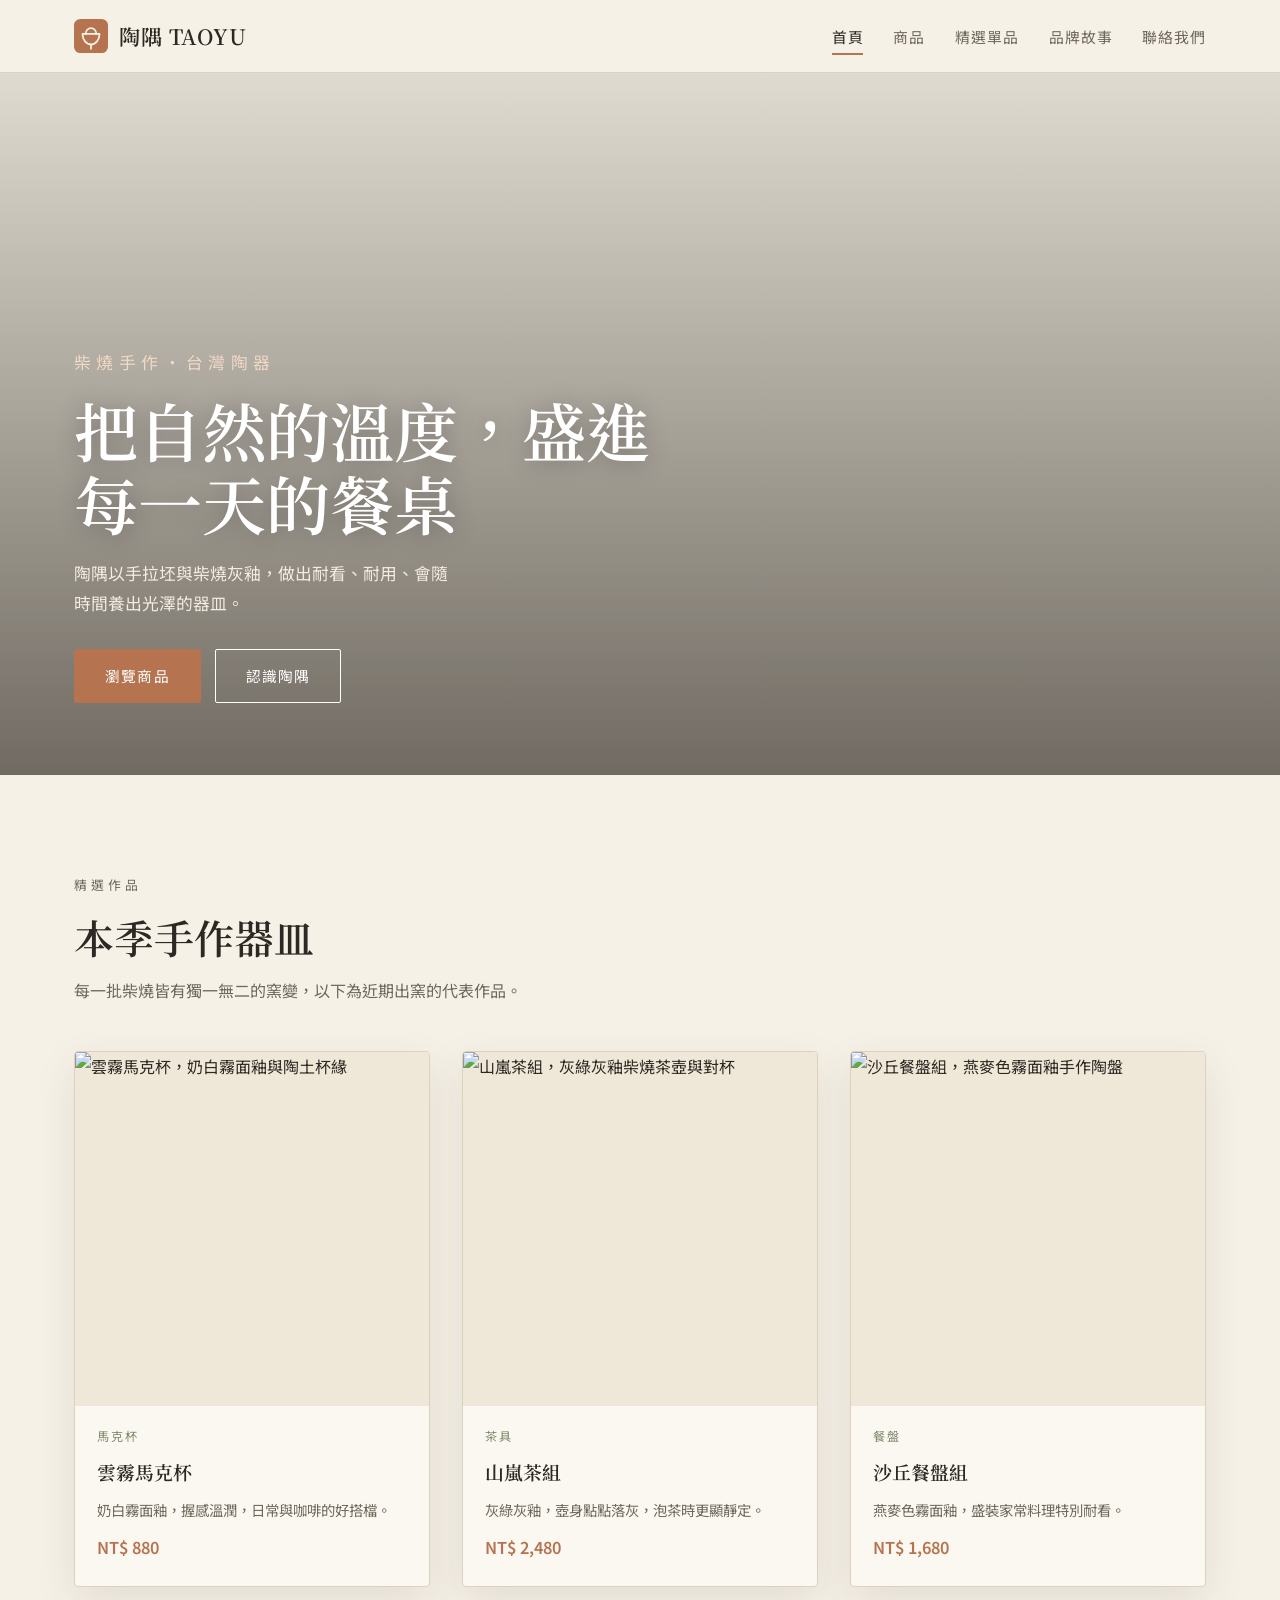
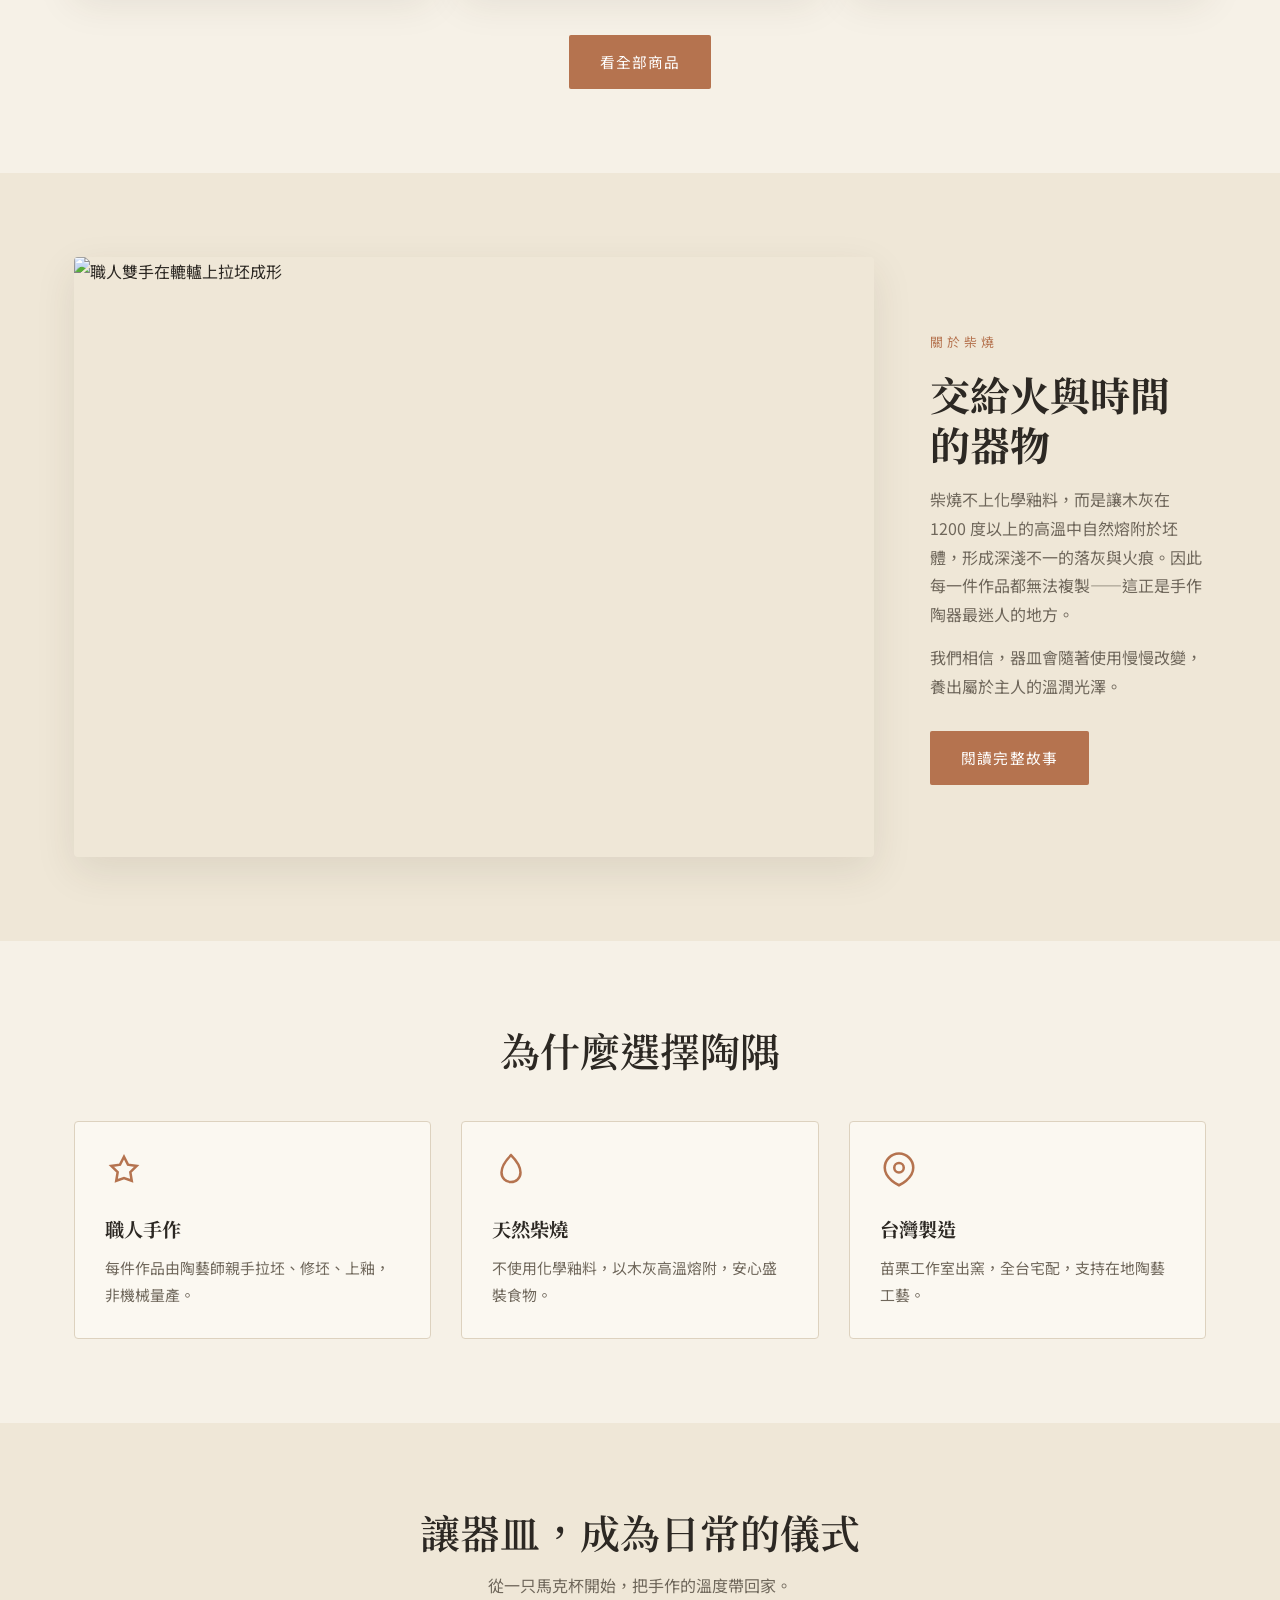
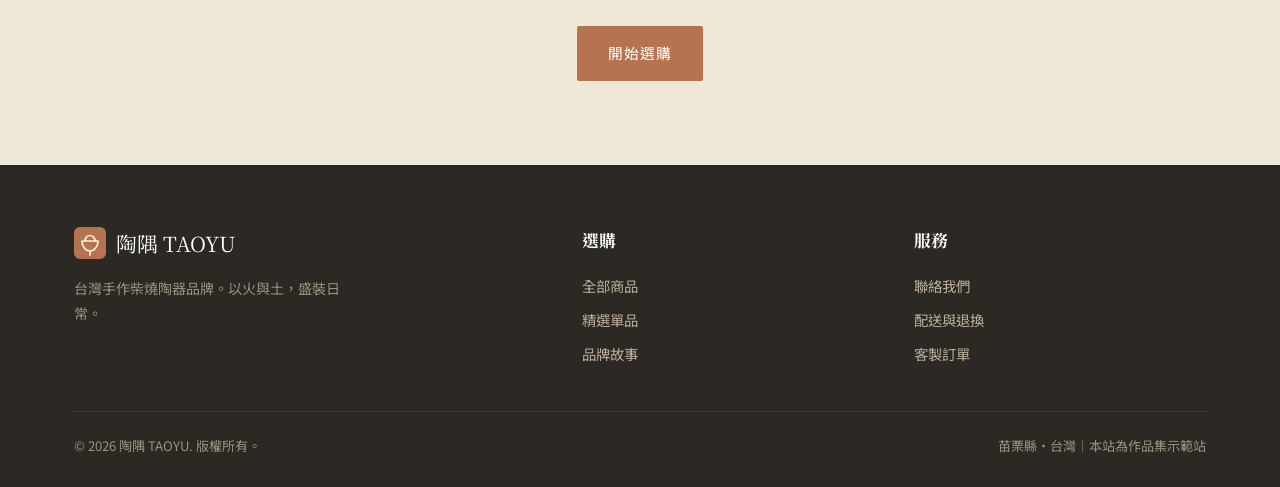
==== index.html @ e01b480c "Initial: 陶隅 TAOYU 手作陶器電商示範站（多頁 + SEO）" ====
<!DOCTYPE html>
<html lang="zh-Hant">
<head>
<meta charset="UTF-8">
<meta name="viewport" content="width=device-width, initial-scale=1.0">
<title>陶隅 TAOYU｜手作柴燒陶器・日常餐瓷品牌</title>
<meta name="description" content="陶隅 TAOYU 是台灣手作陶器品牌，以柴燒與灰釉打造馬克杯、茶具與餐瓷。每件作品由職人手拉坯成形，將自然的溫度帶入日常餐桌。">
<meta name="keywords" content="手作陶器,柴燒,陶瓷餐具,馬克杯,手拉坯,茶具,台灣陶藝,日常餐瓷,陶隅,TAOYU">
<link rel="canonical" href="https://izzo24.github.io/taoyu-ceramics/">
<meta property="og:type" content="website">
<meta property="og:title" content="陶隅 TAOYU｜手作柴燒陶器・日常餐瓷品牌">
<meta property="og:description" content="以柴燒與灰釉打造的手作陶器，將自然的溫度帶入日常餐桌。">
<meta property="og:url" content="https://izzo24.github.io/taoyu-ceramics/">
<meta property="og:image" content="https://izzo24.github.io/taoyu-ceramics/images/hero.webp">
<meta property="og:locale" content="zh_TW">
<meta name="twitter:card" content="summary_large_image">
<link rel="icon" href="./favicon.svg" type="image/svg+xml">
<link rel="preconnect" href="https://fonts.googleapis.com">
<link rel="preconnect" href="https://fonts.gstatic.com" crossorigin>
<link href="https://fonts.googleapis.com/css2?family=Noto+Sans+TC:wght@300;400;500;700&family=Noto+Serif+TC:wght@500;600;700&display=swap" rel="stylesheet">
<link rel="stylesheet" href="./style.css">
<script type="application/ld+json">
{
  "@context":"https://schema.org",
  "@type":"Organization",
  "name":"陶隅 TAOYU",
  "url":"https://izzo24.github.io/taoyu-ceramics/",
  "logo":"https://izzo24.github.io/taoyu-ceramics/favicon.svg",
  "description":"台灣手作陶器品牌，以柴燒與灰釉打造日常餐瓷。",
  "sameAs":[]
}
</script>
<script type="application/ld+json">
{
  "@context":"https://schema.org",
  "@type":"WebSite",
  "name":"陶隅 TAOYU",
  "url":"https://izzo24.github.io/taoyu-ceramics/"
}
</script>
</head>
<body>
<!--NAV-->
<nav class="site-nav">
  <div class="nav-inner">
    <a class="brand" href="./index.html" aria-label="陶隅 TAOYU 首頁">
      <svg viewBox="0 0 64 64" aria-hidden="true"><rect width="64" height="64" rx="12" fill="#b5734f"/><path d="M16 28h32c0 11-7.2 20-16 20s-16-9-16-20z" fill="none" stroke="#f6f1e7" stroke-width="3.4" stroke-linejoin="round"/><path d="M22 28c0-6 4.5-11 10-11s10 5 10 11" fill="none" stroke="#f6f1e7" stroke-width="3.4" stroke-linecap="round"/><line x1="32" y1="50" x2="32" y2="56" stroke="#f6f1e7" stroke-width="3.4" stroke-linecap="round"/></svg>
      陶隅 TAOYU
    </a>
    <button class="nav-toggle" aria-label="開啟選單" aria-expanded="false"><span></span><span></span><span></span></button>
    <ul class="nav-links">
      <li><a href="./index.html" class="active">首頁</a></li>
      <li><a href="./shop.html">商品</a></li>
      <li><a href="./product.html">精選單品</a></li>
      <li><a href="./story.html">品牌故事</a></li>
      <li><a href="./contact.html">聯絡我們</a></li>
    </ul>
  </div>
</nav>
<!--/NAV-->

<header class="hero" style="background-image:url('./images/hero.webp')">
  <div class="hero-inner">
    <p class="eyebrow">柴燒手作・台灣陶器</p>
    <h1>把自然的溫度，盛進每一天的餐桌</h1>
    <p>陶隅以手拉坯與柴燒灰釉，做出耐看、耐用、會隨時間養出光澤的器皿。</p>
    <div class="btn-row">
      <a href="./shop.html" class="btn btn-solid">瀏覽商品</a>
      <a href="./story.html" class="btn btn-ghost">認識陶隅</a>
    </div>
  </div>
</header>

<main>
<section>
  <div class="wrap">
    <div class="section-head">
      <p class="eyebrow">精選作品</p>
      <h2>本季手作器皿</h2>
      <p>每一批柴燒皆有獨一無二的窯變，以下為近期出窯的代表作品。</p>
    </div>
    <div class="grid cols-3">
      <a class="card" href="./product.html">
        <div class="ph"><img src="./images/product-mug.webp" alt="雲霧馬克杯，奶白霧面釉與陶土杯緣" width="600" height="600"></div>
        <div class="card-body">
          <p class="cat">馬克杯</p>
          <h3>雲霧馬克杯</h3>
          <p class="desc">奶白霧面釉，握感溫潤，日常與咖啡的好搭檔。</p>
          <p class="price">NT$ 880</p>
        </div>
      </a>
      <a class="card" href="./shop.html">
        <div class="ph"><img src="./images/product-teapot.webp" alt="山嵐茶組，灰綠灰釉柴燒茶壺與對杯" width="600" height="600"></div>
        <div class="card-body">
          <p class="cat">茶具</p>
          <h3>山嵐茶組</h3>
          <p class="desc">灰綠灰釉，壺身點點落灰，泡茶時更顯靜定。</p>
          <p class="price">NT$ 2,480</p>
        </div>
      </a>
      <a class="card" href="./shop.html">
        <div class="ph"><img src="./images/product-plate.webp" alt="沙丘餐盤組，燕麥色霧面釉手作陶盤" width="600" height="600"></div>
        <div class="card-body">
          <p class="cat">餐盤</p>
          <h3>沙丘餐盤組</h3>
          <p class="desc">燕麥色霧面釉，盛裝家常料理特別耐看。</p>
          <p class="price">NT$ 1,680</p>
        </div>
      </a>
    </div>
    <div class="mt-cta"><a href="./shop.html" class="btn btn-solid">看全部商品</a></div>
  </div>
</section>

<section class="bg-alt">
  <div class="wrap split rev">
    <div class="txt">
      <p class="eyebrow">關於柴燒</p>
      <h2 style="font-family:var(--serif);font-size:clamp(1.7rem,3.6vw,2.5rem);line-height:1.25">交給火與時間的器物</h2>
      <p style="margin-top:16px;color:var(--muted)">柴燒不上化學釉料，而是讓木灰在 1200 度以上的高溫中自然熔附於坯體，形成深淺不一的落灰與火痕。因此每一件作品都無法複製——這正是手作陶器最迷人的地方。</p>
      <p style="margin-top:14px;color:var(--muted)">我們相信，器皿會隨著使用慢慢改變，養出屬於主人的溫潤光澤。</p>
      <div class="btn-row"><a href="./story.html" class="btn btn-solid">閱讀完整故事</a></div>
    </div>
    <img src="./images/story-hands.webp" alt="職人雙手在轆轤上拉坯成形" width="800" height="600">
  </div>
</section>

<section>
  <div class="wrap">
    <div class="section-head center" style="margin:0 auto 46px">
      <h2>為什麼選擇陶隅</h2>
    </div>
    <div class="values">
      <div class="value">
        <svg viewBox="0 0 24 24" fill="none" stroke="currentColor" stroke-width="1.6"><path d="M12 3l2.5 5 5.5.8-4 3.9.9 5.5L12 16.5 7.1 18.2l.9-5.5-4-3.9 5.5-.8z"/></svg>
        <h3>職人手作</h3>
        <p>每件作品由陶藝師親手拉坯、修坯、上釉，非機械量產。</p>
      </div>
      <div class="value">
        <svg viewBox="0 0 24 24" fill="none" stroke="currentColor" stroke-width="1.6"><path d="M12 2C8 6 6 9 6 13a6 6 0 0012 0c0-4-2-7-6-11z"/></svg>
        <h3>天然柴燒</h3>
        <p>不使用化學釉料，以木灰高溫熔附，安心盛裝食物。</p>
      </div>
      <div class="value">
        <svg viewBox="0 0 24 24" fill="none" stroke="currentColor" stroke-width="1.6"><path d="M21 10c0 7-9 11-9 11s-9-4-9-11a9 9 0 1118 0z"/><circle cx="12" cy="10" r="3"/></svg>
        <h3>台灣製造</h3>
        <p>苗栗工作室出窯，全台宅配，支持在地陶藝工藝。</p>
      </div>
    </div>
  </div>
</section>

<section class="bg-alt">
  <div class="wrap center">
    <div class="section-head" style="margin:0 auto 26px">
      <h2>讓器皿，成為日常的儀式</h2>
      <p>從一只馬克杯開始，把手作的溫度帶回家。</p>
    </div>
    <a href="./shop.html" class="btn btn-solid">開始選購</a>
  </div>
</section>
</main>

<!--FOOTER-->
<footer class="site-foot">
  <div class="wrap">
    <div class="foot-grid">
      <div>
        <div class="foot-brand">
          <svg viewBox="0 0 64 64" aria-hidden="true"><rect width="64" height="64" rx="12" fill="#b5734f"/><path d="M16 28h32c0 11-7.2 20-16 20s-16-9-16-20z" fill="none" stroke="#f6f1e7" stroke-width="3.4" stroke-linejoin="round"/><path d="M22 28c0-6 4.5-11 10-11s10 5 10 11" fill="none" stroke="#f6f1e7" stroke-width="3.4" stroke-linecap="round"/><line x1="32" y1="50" x2="32" y2="56" stroke="#f6f1e7" stroke-width="3.4" stroke-linecap="round"/></svg>
          陶隅 TAOYU
        </div>
        <p>台灣手作柴燒陶器品牌。以火與土，盛裝日常。</p>
      </div>
      <div>
        <h4>選購</h4>
        <a href="./shop.html">全部商品</a>
        <a href="./product.html">精選單品</a>
        <a href="./story.html">品牌故事</a>
      </div>
      <div>
        <h4>服務</h4>
        <a href="./contact.html">聯絡我們</a>
        <a href="./contact.html">配送與退換</a>
        <a href="./contact.html">客製訂單</a>
      </div>
    </div>
    <div class="foot-bottom">
      <span>© <span id="year">2026</span> 陶隅 TAOYU. 版權所有。</span>
      <span>苗栗縣・台灣｜本站為作品集示範站</span>
    </div>
  </div>
</footer>
<!--/FOOTER-->
<script src="./main.js"></script>
</body>
</html>
---- style.css ----
/* 陶隅 TAOYU — 自然有機 × 雜誌編輯 */
:root{
  --bg:#f6f1e7;
  --bg-alt:#efe7d7;
  --ink:#2c2823;
  --muted:#6f675b;
  --line:#ddd2bf;
  --clay:#b5734f;
  --clay-dark:#9a5e3d;
  --sage:#7f8a6b;
  --card:#fbf8f1;
  --shadow:0 14px 40px rgba(60,48,32,.10);
  --serif:"Noto Serif TC",Georgia,"Songti TC",serif;
  --sans:"Noto Sans TC","Helvetica Neue",Arial,sans-serif;
  --maxw:1180px;
}
*{box-sizing:border-box;margin:0;padding:0}
html{scroll-behavior:smooth}
body{
  font-family:var(--sans);color:var(--ink);background:var(--bg);
  line-height:1.8;font-size:16px;-webkit-font-smoothing:antialiased;
}
img{max-width:100%;display:block}
a{color:inherit;text-decoration:none}
.wrap{max-width:var(--maxw);margin:0 auto;padding:0 24px}

/* nav */
.site-nav{position:sticky;top:0;z-index:50;background:rgba(246,241,231,.92);
  backdrop-filter:blur(8px);border-bottom:1px solid var(--line)}
.nav-inner{display:flex;align-items:center;justify-content:space-between;
  height:72px;max-width:var(--maxw);margin:0 auto;padding:0 24px}
.brand{display:flex;align-items:center;gap:11px;font-family:var(--serif);
  font-size:1.32rem;font-weight:600;letter-spacing:.04em}
.brand svg{width:34px;height:34px;flex:none}
.nav-links{display:flex;gap:30px;list-style:none;align-items:center}
.nav-links a{font-size:.93rem;letter-spacing:.06em;color:var(--muted);
  padding:6px 0;border-bottom:2px solid transparent;transition:.2s}
.nav-links a:hover,.nav-links a.active{color:var(--ink);border-color:var(--clay)}
.nav-toggle{display:none;background:none;border:0;cursor:pointer;flex-direction:column;gap:5px}
.nav-toggle span{width:24px;height:2px;background:var(--ink);display:block}

/* hero */
.hero{position:relative;min-height:78vh;display:flex;align-items:flex-end;
  background-size:cover;background-position:center;color:#fff}
.hero::after{content:"";position:absolute;inset:0;
  background:linear-gradient(180deg,rgba(30,24,16,.10),rgba(30,24,16,.62))}
.hero-inner{position:relative;z-index:2;max-width:var(--maxw);margin:0 auto;
  padding:0 24px 72px;width:100%}
.eyebrow{font-size:.8rem;letter-spacing:.32em;text-transform:uppercase;
  color:var(--clay);margin-bottom:16px}
.hero .eyebrow{color:#f0d9c5}
.hero h1{font-family:var(--serif);font-weight:600;font-size:clamp(2.3rem,6vw,4rem);
  line-height:1.15;max-width:16ch;text-shadow:0 2px 24px rgba(0,0,0,.3)}
.hero p{margin-top:18px;max-width:42ch;font-size:1.05rem;color:#f3ece0}

/* buttons */
.btn{display:inline-block;font-size:.92rem;letter-spacing:.08em;
  padding:13px 30px;border-radius:2px;transition:.2s;cursor:pointer;border:1px solid transparent}
.btn-solid{background:var(--clay);color:#fff}
.btn-solid:hover{background:var(--clay-dark)}
.btn-ghost{border-color:currentColor}
.btn-ghost:hover{background:rgba(255,255,255,.12)}
.btn-row{margin-top:30px;display:flex;gap:14px;flex-wrap:wrap}

/* sections */
section{padding:84px 0}
.section-head{max-width:640px;margin-bottom:46px}
.section-head h2{font-family:var(--serif);font-weight:600;
  font-size:clamp(1.7rem,3.6vw,2.5rem);line-height:1.25}
.section-head p{margin-top:14px;color:var(--muted)}
.bg-alt{background:var(--bg-alt)}

/* product grid */
.grid{display:grid;gap:32px}
.cols-3{grid-template-columns:repeat(3,1fr)}
.cols-2{grid-template-columns:repeat(2,1fr)}
.card{background:var(--card);border:1px solid var(--line);border-radius:4px;
  overflow:hidden;transition:.25s;box-shadow:var(--shadow)}
.card:hover{transform:translateY(-4px)}
.card .ph{aspect-ratio:1/1;background:var(--bg-alt);overflow:hidden}
.card .ph img{width:100%;height:100%;object-fit:cover;transition:.4s}
.card:hover .ph img{transform:scale(1.04)}
.card-body{padding:20px 22px 24px}
.card-body h3{font-family:var(--serif);font-size:1.18rem;font-weight:600}
.card-body .cat{font-size:.76rem;letter-spacing:.16em;text-transform:uppercase;
  color:var(--sage);margin-bottom:7px}
.card-body .price{margin-top:10px;color:var(--clay);font-weight:600;font-size:1.02rem}
.card-body .desc{margin-top:8px;font-size:.9rem;color:var(--muted)}

/* feature split */
.split{display:grid;grid-template-columns:1fr 1fr;gap:56px;align-items:center}
.split img{border-radius:4px;box-shadow:var(--shadow)}
.split.rev .txt{order:2}

/* values */
.values{display:grid;grid-template-columns:repeat(3,1fr);gap:30px}
.value{padding:30px;background:var(--card);border:1px solid var(--line);border-radius:4px}
.value svg{width:38px;height:38px;color:var(--clay);margin-bottom:14px}
.value h3{font-family:var(--serif);font-size:1.2rem;margin-bottom:8px}
.value p{color:var(--muted);font-size:.93rem}

/* product detail */
.pd{display:grid;grid-template-columns:1.05fr .95fr;gap:54px;align-items:start}
.pd .gallery img{border-radius:4px;box-shadow:var(--shadow)}
.pd .thumbs{display:flex;gap:12px;margin-top:14px}
.pd .thumbs img{width:84px;height:84px;object-fit:cover;border-radius:3px;
  border:1px solid var(--line);cursor:pointer}
.pd h1{font-family:var(--serif);font-size:2.2rem;font-weight:600;margin:6px 0 10px}
.pd .price{font-size:1.5rem;color:var(--clay);font-weight:600;margin:14px 0}
.pd ul{margin:18px 0 0 18px;color:var(--muted)}
.pd ul li{margin-bottom:6px}
.spec{margin-top:28px;border-top:1px solid var(--line);padding-top:22px}
.spec dl{display:grid;grid-template-columns:120px 1fr;row-gap:10px;font-size:.93rem}
.spec dt{color:var(--muted)}

/* article / story */
.prose{max-width:720px;margin:0 auto}
.prose p{margin-bottom:20px}
.prose h2{font-family:var(--serif);font-size:1.6rem;margin:40px 0 14px}
.prose figure{margin:36px 0}
.prose figure img{border-radius:4px;box-shadow:var(--shadow)}
.prose figcaption{font-size:.84rem;color:var(--muted);margin-top:8px;text-align:center}
.lead{font-size:1.18rem;color:var(--ink)}

/* contact */
.contact-grid{display:grid;grid-template-columns:1fr 1fr;gap:48px}
.info-row{display:flex;gap:14px;margin-bottom:22px}
.info-row svg{width:22px;height:22px;color:var(--clay);flex:none;margin-top:4px}
.info-row b{display:block;font-family:var(--serif)}
.info-row span{color:var(--muted);font-size:.93rem}
.form-field{margin-bottom:18px}
.form-field label{display:block;font-size:.86rem;margin-bottom:6px;color:var(--muted)}
.form-field input,.form-field textarea{width:100%;padding:12px 14px;border:1px solid var(--line);
  border-radius:3px;background:var(--card);font-family:inherit;font-size:.95rem;color:var(--ink)}
.form-field textarea{min-height:120px;resize:vertical}
.note{font-size:.82rem;color:var(--muted);margin-top:10px}

/* breadcrumb */
.crumb{font-size:.84rem;color:var(--muted);padding:22px 0 0}
.crumb a:hover{color:var(--clay)}

/* page header */
.page-head{background:var(--bg-alt);padding:64px 0;border-bottom:1px solid var(--line)}
.page-head h1{font-family:var(--serif);font-size:clamp(2rem,4.4vw,2.9rem);font-weight:600}
.page-head p{margin-top:12px;color:var(--muted);max-width:54ch}

/* footer */
.site-foot{background:#2c2823;color:#d9cfbf;padding:60px 0 30px;margin-top:0}
.foot-grid{display:grid;grid-template-columns:1.6fr 1fr 1fr;gap:40px;margin-bottom:40px}
.foot-grid h4{font-family:var(--serif);color:#fff;margin-bottom:14px;font-size:1.05rem}
.foot-grid a{display:block;color:#bcae9a;font-size:.9rem;padding:4px 0}
.foot-grid a:hover{color:#fff}
.foot-brand{display:flex;align-items:center;gap:10px;font-family:var(--serif);
  font-size:1.3rem;color:#fff;margin-bottom:14px}
.foot-brand svg{width:32px;height:32px}
.foot-grid p{font-size:.88rem;color:#9d9180;max-width:34ch}
.foot-bottom{border-top:1px solid #423b32;padding-top:22px;display:flex;
  justify-content:space-between;flex-wrap:wrap;gap:10px;font-size:.82rem;color:#9d9180}

/* utility */
.center{text-align:center}
.mt-cta{margin-top:48px;text-align:center}

@media(max-width:860px){
  .nav-links{position:fixed;inset:72px 0 auto 0;background:var(--bg);
    flex-direction:column;gap:0;padding:10px 24px 22px;border-bottom:1px solid var(--line);
    transform:translateY(-130%);transition:.3s;box-shadow:var(--shadow)}
  .nav-links.open{transform:translateY(0)}
  .nav-links a{padding:13px 0;width:100%;border-bottom:1px solid var(--line)}
  .nav-toggle{display:flex}
  .cols-3,.cols-2,.values,.split,.pd,.contact-grid{grid-template-columns:1fr;gap:30px}
  .split.rev .txt{order:0}
  .foot-grid{grid-template-columns:1fr 1fr}
  section{padding:60px 0}
}
@media(max-width:520px){.foot-grid{grid-template-columns:1fr}}
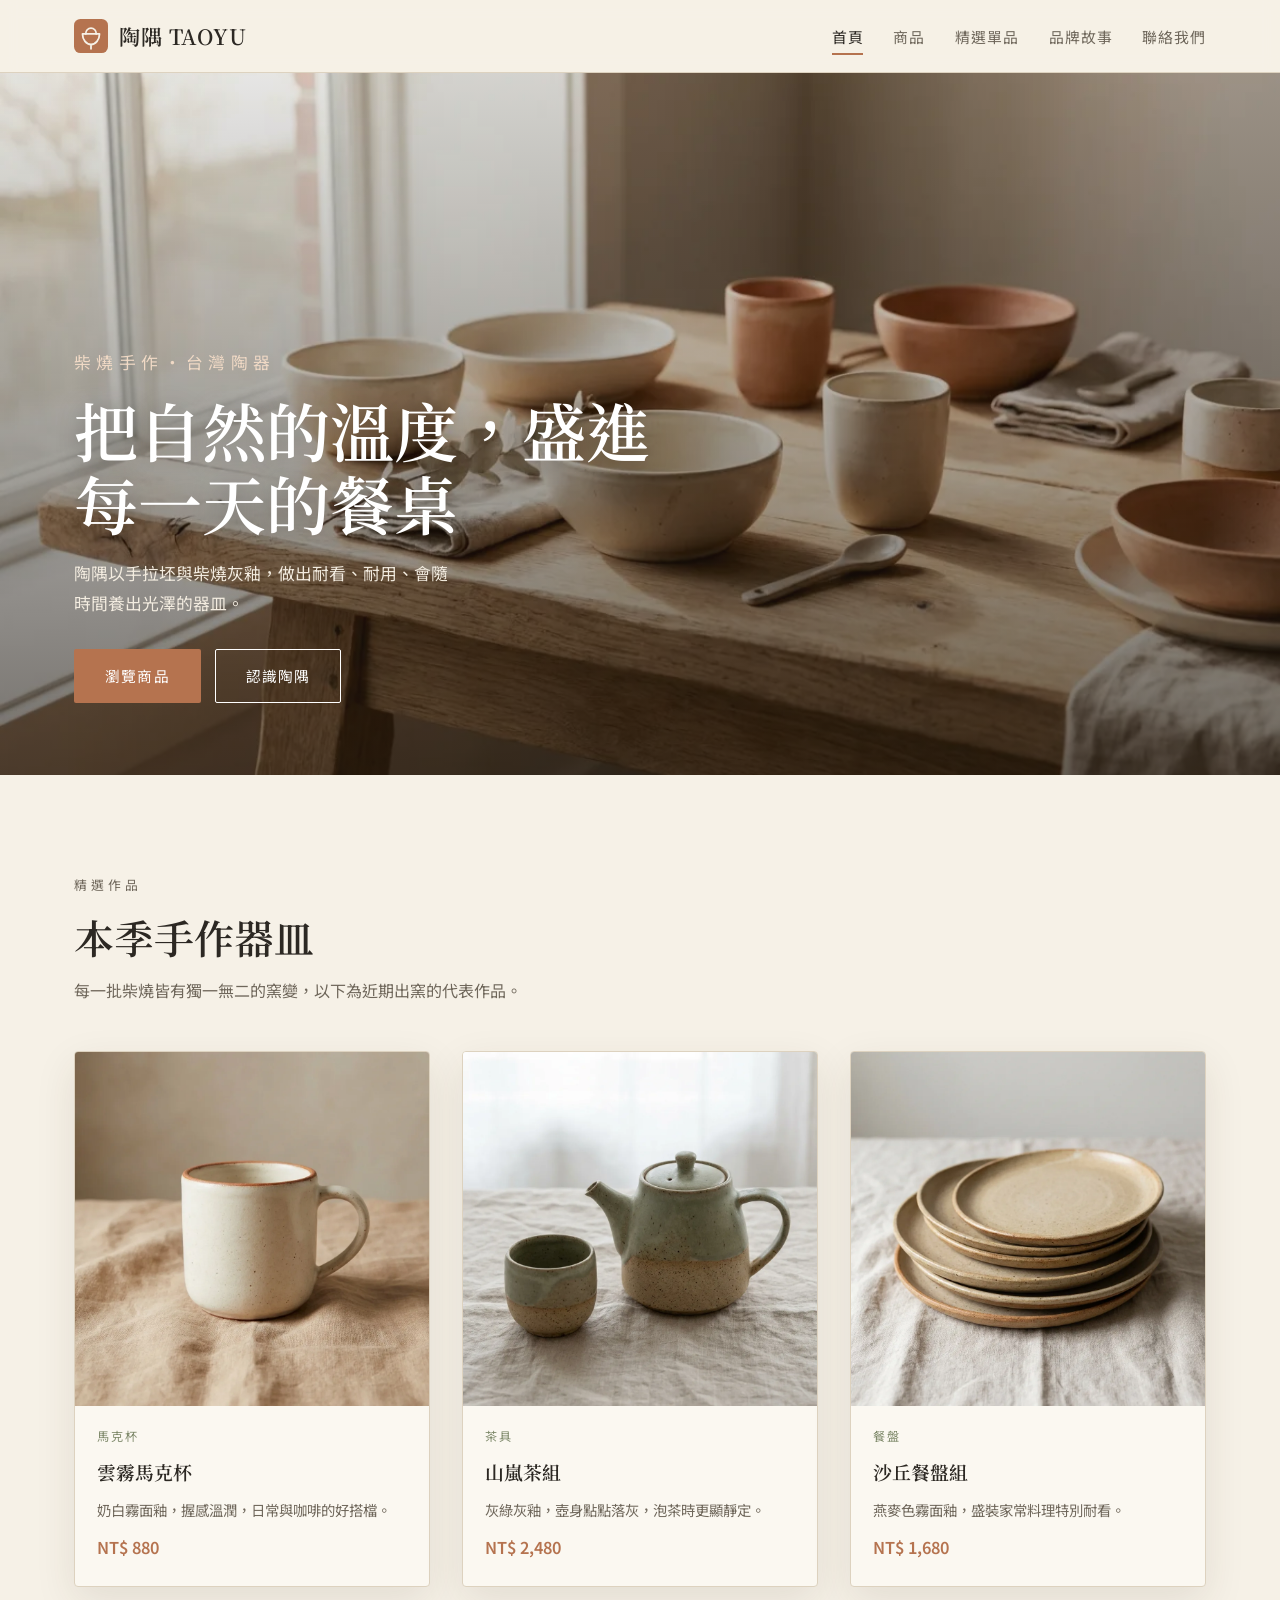
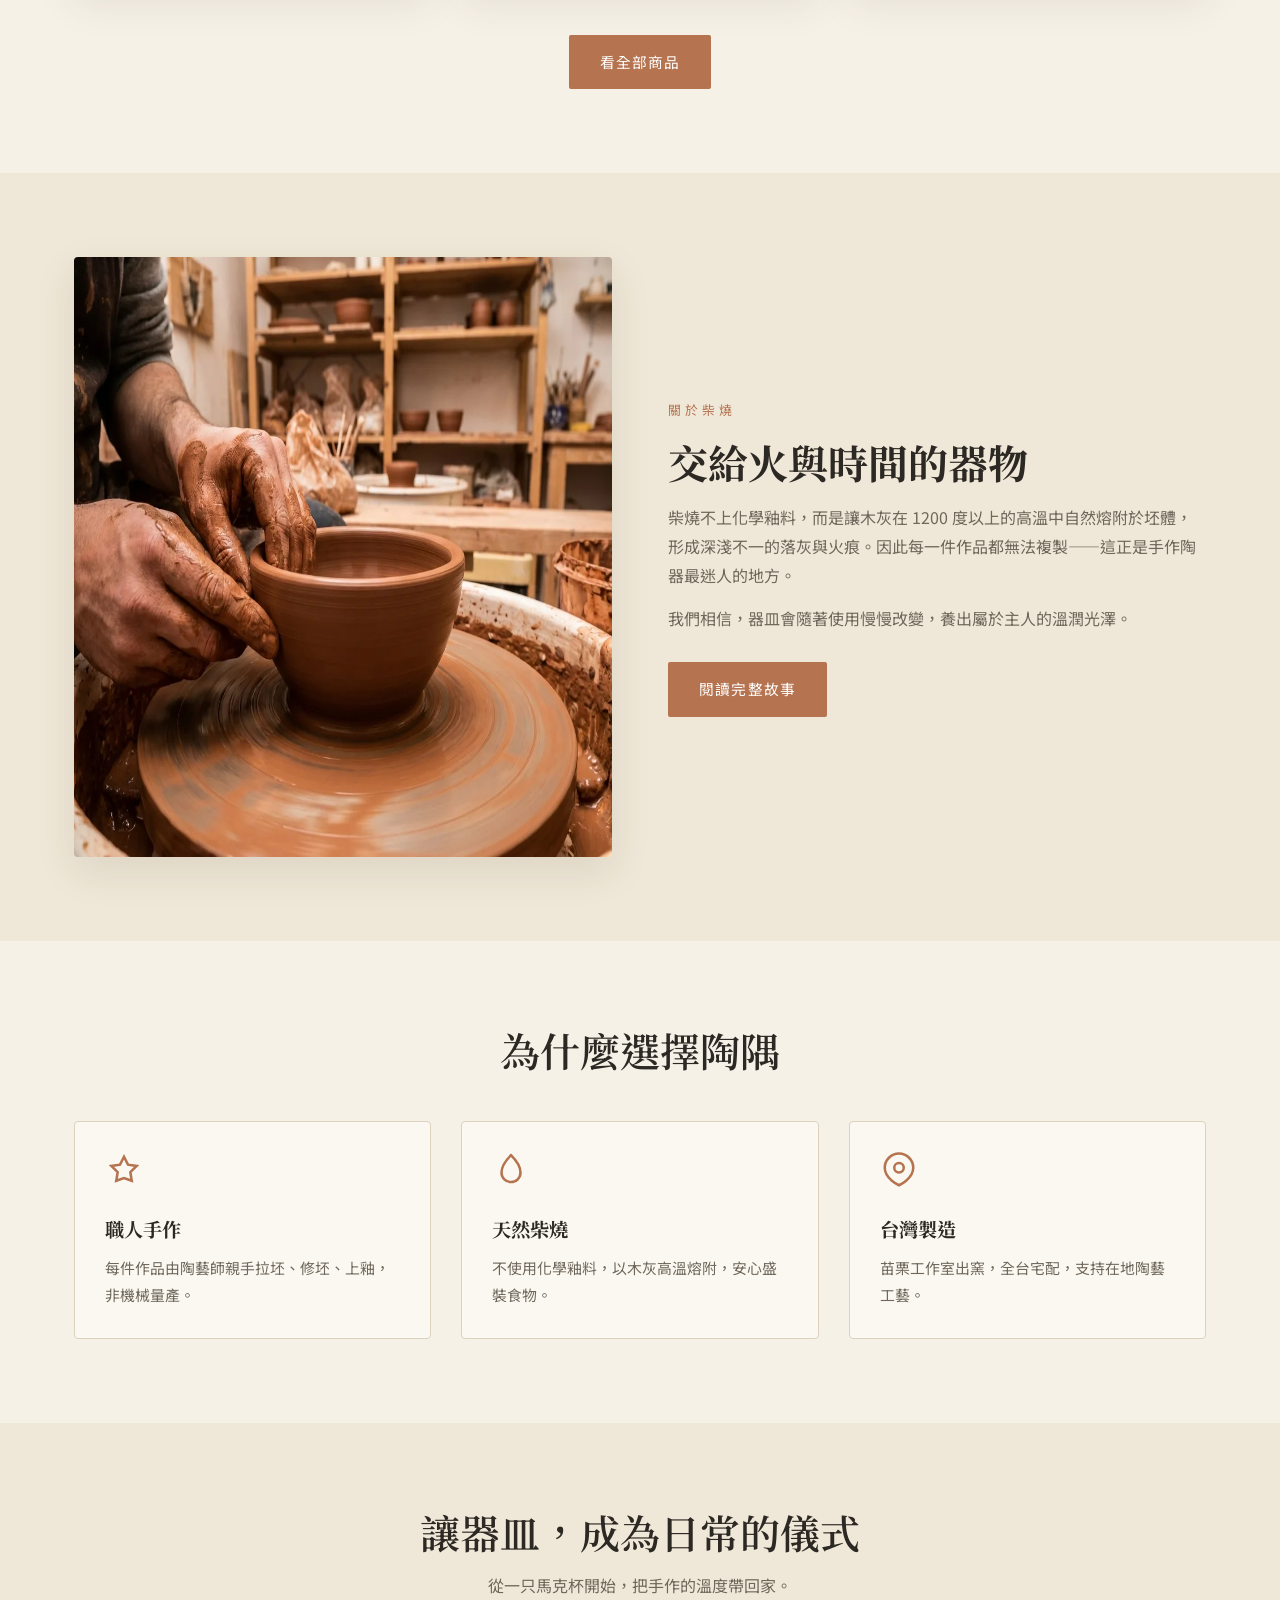
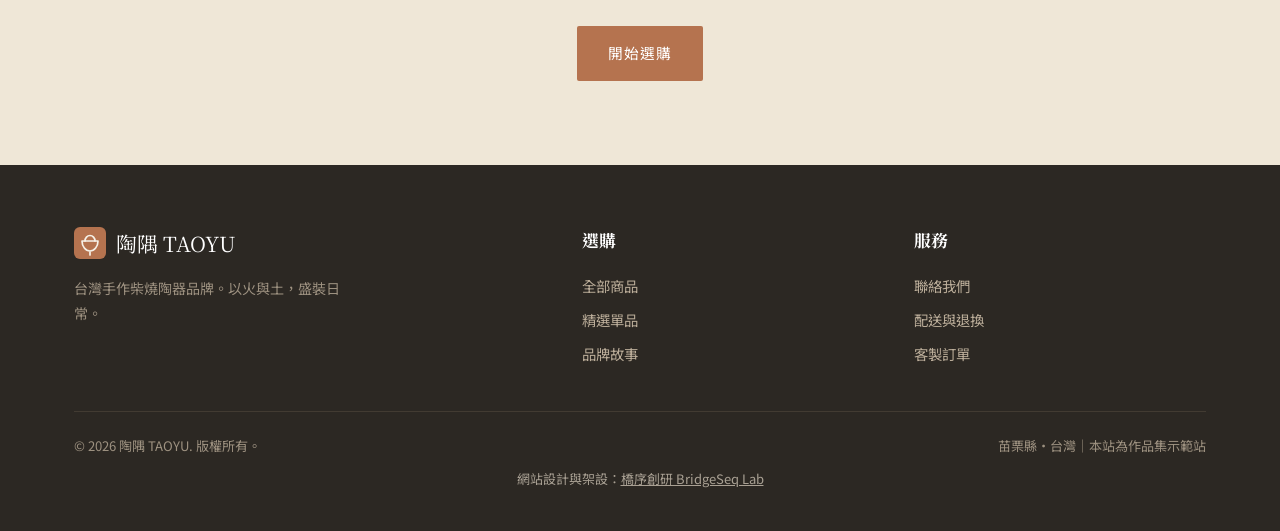
==== commit 35cfd501: "footer:加入橋序創研製作宣告與連結" ====
--- a/index.html
+++ b/index.html
@@ -190,6 +190,7 @@
       <span>苗栗縣・台灣｜本站為作品集示範站</span>
     </div>
   </div>
+  <div class="bsl-credit" style="text-align:center;padding:10px 16px;font-size:13px;opacity:0.72;">網站設計與架設：<a href="https://bridgeseqlab.com" target="_blank" rel="noopener" style="color:inherit;text-decoration:underline;">橋序創研 BridgeSeq Lab</a></div>
 </footer>
 <!--/FOOTER-->
 <script src="./main.js"></script>
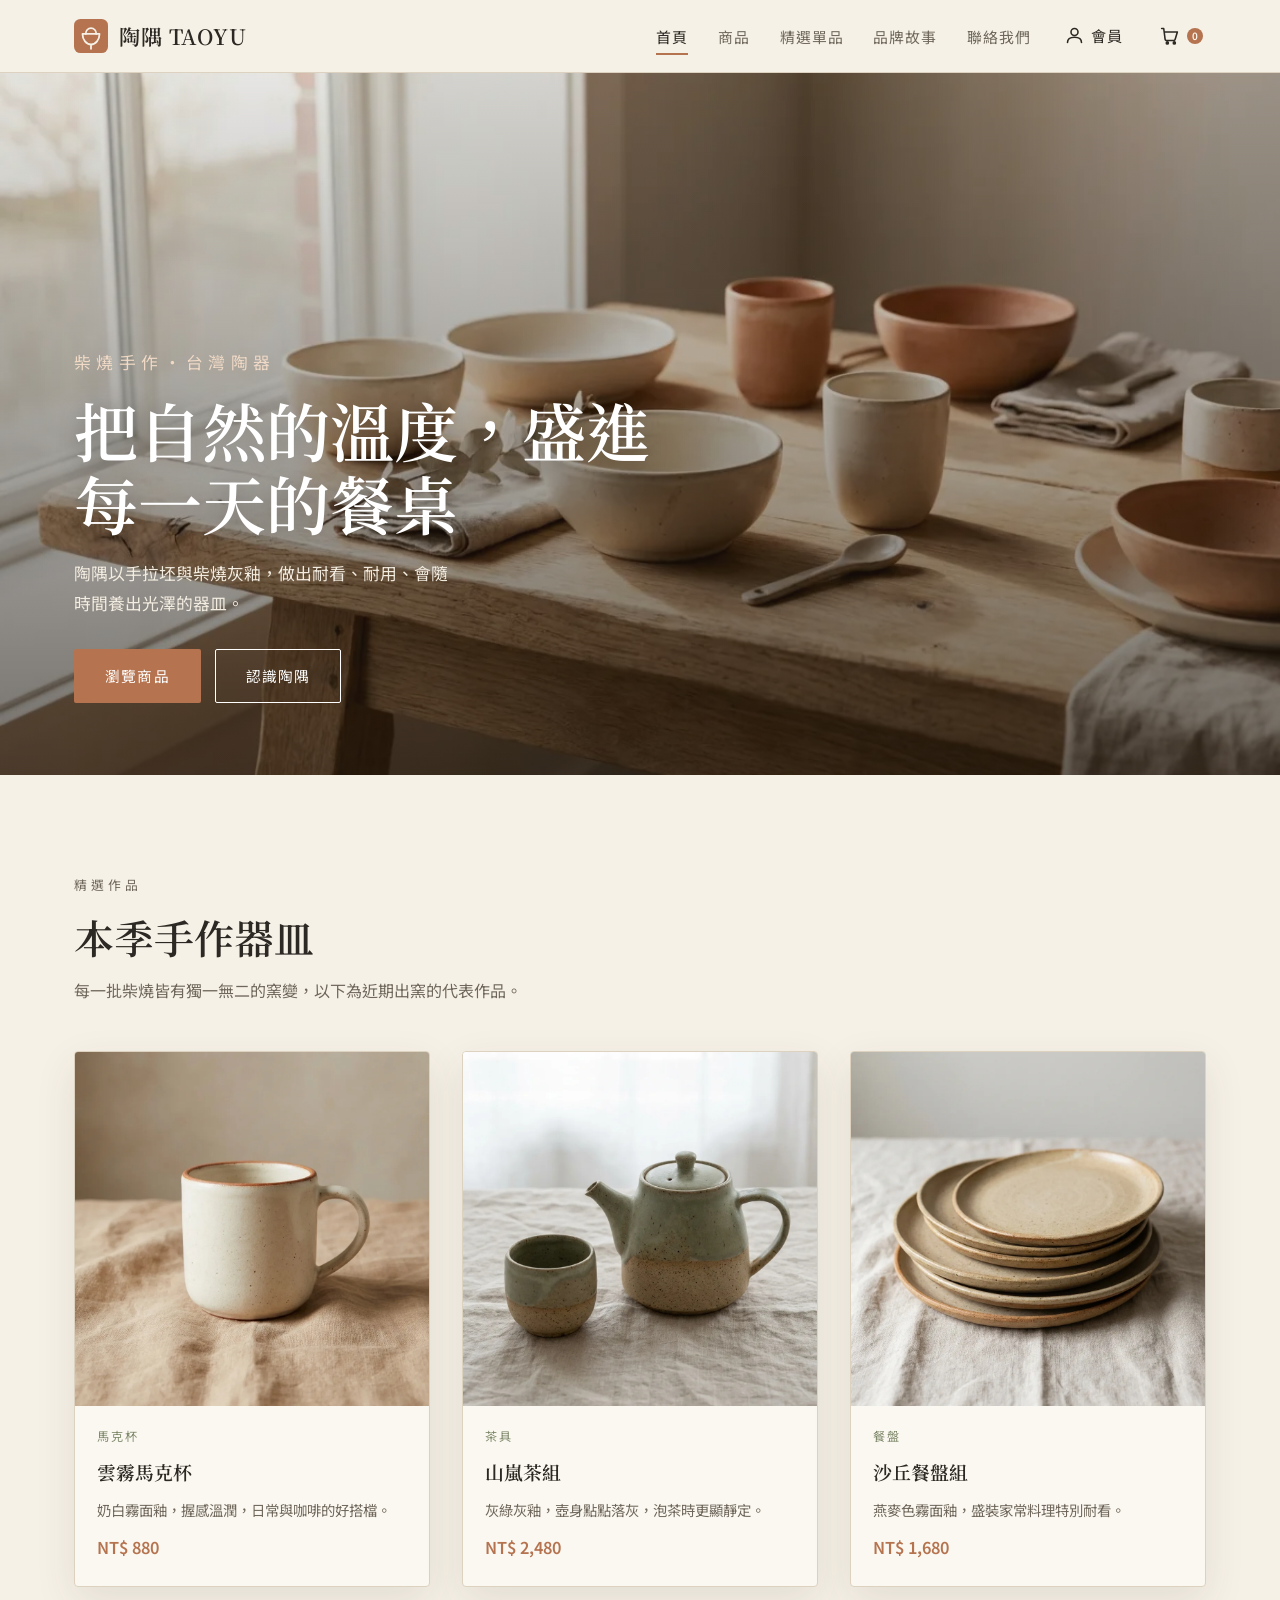
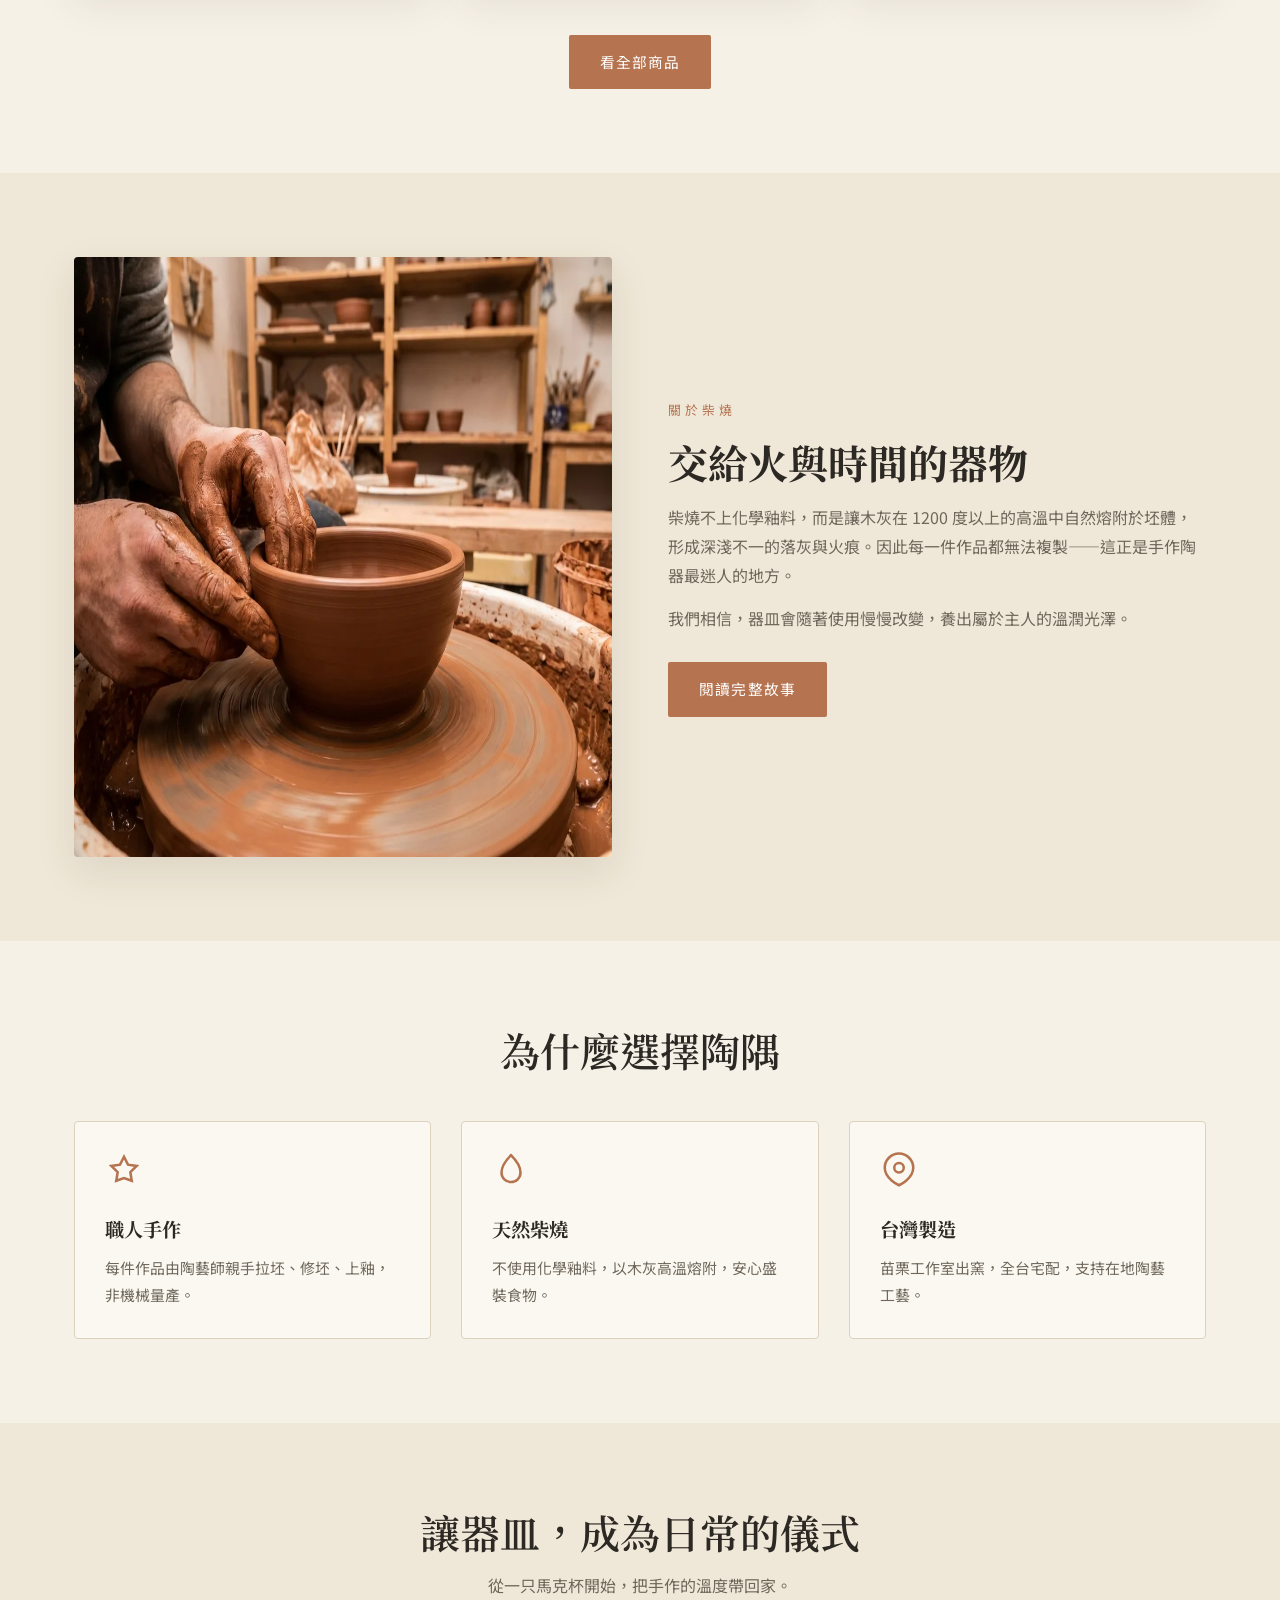
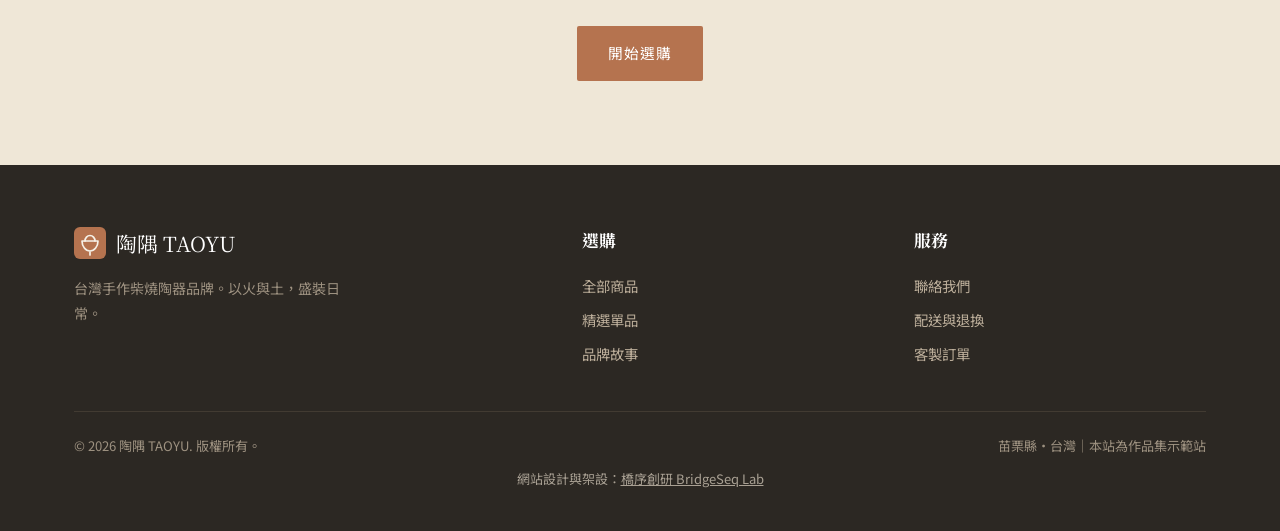
==== commit 072fcca3: "Add 會員中心 + cart drawer + header member/cart (規範)" ====
--- a/index.html
+++ b/index.html
@@ -38,6 +38,7 @@
   "url":"https://izzo24.github.io/taoyu-ceramics/"
 }
 </script>
+<link rel="stylesheet" href="./addon.css">
 </head>
 <body>
 <!--NAV-->
@@ -54,7 +55,7 @@
       <li><a href="./product.html">精選單品</a></li>
       <li><a href="./story.html">品牌故事</a></li>
       <li><a href="./contact.html">聯絡我們</a></li>
-    </ul>
+    <li><a class="acct-link" href="./member.html" aria-label="會員中心"><svg viewBox="0 0 24 24" fill="none" stroke="currentColor" stroke-width="1.8" stroke-linecap="round" stroke-linejoin="round" aria-hidden="true"><circle cx="12" cy="8" r="4"/><path d="M4 20c0-4 3.6-6 8-6s8 2 8 6"/></svg><span>會員</span></a></li><li><button class="cart-toggle" type="button" aria-label="購物車" aria-haspopup="dialog"><svg viewBox="0 0 24 24" fill="none" stroke="currentColor" stroke-width="1.8" stroke-linecap="round" stroke-linejoin="round" aria-hidden="true"><path d="M3 4h2.4l1.6 12.4a1.5 1.5 0 0 0 1.5 1.3h8.4a1.5 1.5 0 0 0 1.5-1.2L21 8H6.4"/><circle cx="9.5" cy="20.5" r="1.2" fill="currentColor"/><circle cx="17.5" cy="20.5" r="1.2" fill="currentColor"/></svg><span class="cart-badge" aria-hidden="true">0</span></button></li></ul>
   </div>
 </nav>
 <!--/NAV-->
@@ -194,5 +195,12 @@
 </footer>
 <!--/FOOTER-->
 <script src="./main.js"></script>
+<div class="cart-overlay" id="cartOverlay"></div>
+<aside class="cart-drawer" id="cartDrawer" role="dialog" aria-modal="true" aria-label="購物車" aria-hidden="true">
+  <div class="cd-head"><h2>購物車</h2><button class="cd-close" id="cartClose" aria-label="關閉購物車"><svg viewBox="0 0 24 24" fill="none" stroke="currentColor" stroke-width="2" stroke-linecap="round" aria-hidden="true"><path d="M6 6l12 12M18 6L6 18"/></svg></button></div>
+  <div class="cd-body"><p class="cd-empty">您的購物車目前是空的。<br>歡迎先逛逛全部商品。</p></div>
+  <div class="cd-foot"><div class="cd-total"><span>小計</span><span>NT$ 0</span></div><a class="mc-btn" href="./shop.html">前往選購</a></div>
+</aside>
+<script src="./addon.js" defer></script>
 </body>
 </html>
--- a/addon.css
+++ b/addon.css
@@ -0,0 +1,42 @@
+/* 陶隅 TAOYU — header 會員/購物車 + 側欄 + 會員中心(addon, 自然有機) */
+.nav-links .acct-link,.nav-links .cart-toggle{display:inline-flex;align-items:center;gap:.4rem;background:none;border:0;cursor:pointer;color:var(--ink,#2c2823);font:inherit;font-size:.95rem;padding:.2rem;line-height:1}
+.nav-links .cart-toggle{position:relative}
+.nav-links li:has(.acct-link),.nav-links li:has(.cart-toggle){display:inline-flex;align-items:center}
+.nav-links .acct-link svg,.nav-links .cart-toggle svg{width:21px;height:21px}
+.nav-links .acct-link:hover,.nav-links .cart-toggle:hover{color:#b5734f}
+.cart-badge{display:inline-flex;align-items:center;justify-content:center;min-width:16px;height:16px;padding:0 4px;background:#b5734f;color:#fbf8f1;font-size:10px;font-weight:600;border-radius:50px}
+.cart-overlay{position:fixed;inset:0;background:rgba(44,40,35,.5);opacity:0;visibility:hidden;transition:.3s;z-index:200}
+.cart-overlay.show{opacity:1;visibility:visible}
+.cart-drawer{position:fixed;top:0;right:0;height:100%;width:min(400px,92vw);background:#f6f1e7;border-left:1px solid #ddd2bf;transform:translateX(100%);transition:transform .35s ease;z-index:210;display:flex;flex-direction:column;color:#2c2823}
+.cart-drawer.open{transform:translateX(0)}
+.cd-head{display:flex;align-items:center;justify-content:space-between;padding:1.3rem 1.5rem;border-bottom:1px solid #ddd2bf}
+.cd-head h2{font-family:"Noto Serif TC",serif;font-size:1.4rem;margin:0;font-weight:600}
+.cd-close{background:none;border:0;cursor:pointer;color:#2c2823;display:inline-flex;padding:.3rem}.cd-close svg{width:23px;height:23px}
+.cd-body{flex:1;overflow:auto;padding:1.8rem 1.5rem}
+.cd-empty{text-align:center;margin-top:2.4rem;line-height:2;color:#6f675b}
+.cd-foot{border-top:1px solid #ddd2bf;padding:1.4rem 1.5rem}
+.cd-total{display:flex;justify-content:space-between;font-family:"Noto Serif TC",serif;font-size:1.2rem;margin-bottom:1rem}
+.mc-btn{display:inline-flex;align-items:center;justify-content:center;gap:.5rem;background:#b5734f;color:#fbf8f1;border:1px solid #b5734f;padding:.85rem 1.7rem;cursor:pointer;transition:.25s;font:inherit;text-decoration:none;border-radius:30px}
+.mc-btn:hover{background:#9a5e3d;border-color:#9a5e3d}
+.cd-foot .mc-btn{width:100%}
+.mc-wrap{max-width:1120px;margin:0 auto;padding:2.6rem 24px 4.5rem;color:#2c2823}
+.mc-crumb{font-size:.82rem;letter-spacing:.06em;color:#6f675b;margin-bottom:1.6rem}.mc-crumb a{color:#6f675b}.mc-crumb a:hover{color:#b5734f}
+.mc-title{font-family:"Noto Serif TC",serif;font-weight:600;font-size:clamp(2.3rem,6vw,3.8rem);margin:0 0 .5rem}
+.mc-sub{max-width:54ch;margin:0 0 2.6rem;font-size:1.06rem;color:#6f675b}
+.mc-grid{display:grid;grid-template-columns:1fr 1fr;gap:1.8rem;margin-bottom:1rem}
+.mc-card{border:1px solid #ddd2bf;background:#fbf8f1;padding:2rem;border-radius:14px}
+.mc-card h2{font-family:"Noto Serif TC",serif;font-weight:600;font-size:1.6rem;margin:0 0 1.3rem}
+.mc-card label{display:block;font-size:.82rem;margin-bottom:1.1rem;color:#6f675b}
+.mc-card input{display:block;width:100%;margin-top:.45rem;padding:.8rem .9rem;border:1px solid #ddd2bf;background:#f6f1e7;font:inherit;font-size:15px;color:#2c2823;border-radius:8px}
+.mc-card input:focus{outline:none;border-color:#b5734f}
+.mc-h2{font-family:"Noto Serif TC",serif;font-weight:600;font-size:clamp(1.7rem,4vw,2.5rem);margin:2.6rem 0 1.5rem}
+.mc-benefits{display:grid;grid-template-columns:repeat(4,1fr);gap:1.3rem}
+.mc-benefit{border:1px solid #ddd2bf;padding:1.5rem;background:#fbf8f1;border-radius:12px}
+.mc-benefit svg{width:30px;height:30px;margin-bottom:.8rem;color:#b5734f}
+.mc-benefit h3{font-family:"Noto Serif TC",serif;font-size:1.15rem;margin:0 0 .4rem}.mc-benefit p{margin:0;font-size:.9rem;color:#6f675b}
+.mc-orders{border:1px solid #ddd2bf;background:#efe7d7;padding:2.2rem;text-align:center;margin-top:1.8rem;border-radius:14px}
+.mc-orders h2{font-family:"Noto Serif TC",serif;margin:0 0 .6rem}.mc-orders p{margin:0 0 1.5rem;color:#6f675b}
+.addon-toast{position:fixed;left:50%;bottom:28px;transform:translate(-50%,150%);background:#2c2823;color:#f6f1e7;padding:.9rem 1.6rem;z-index:300;transition:transform .4s;border-radius:30px}
+.addon-toast.show{transform:translate(-50%,0)}
+@media(max-width:760px){.mc-grid{grid-template-columns:1fr}.mc-benefits{grid-template-columns:1fr 1fr}}
+@media(max-width:480px){.mc-benefits{grid-template-columns:1fr}}
